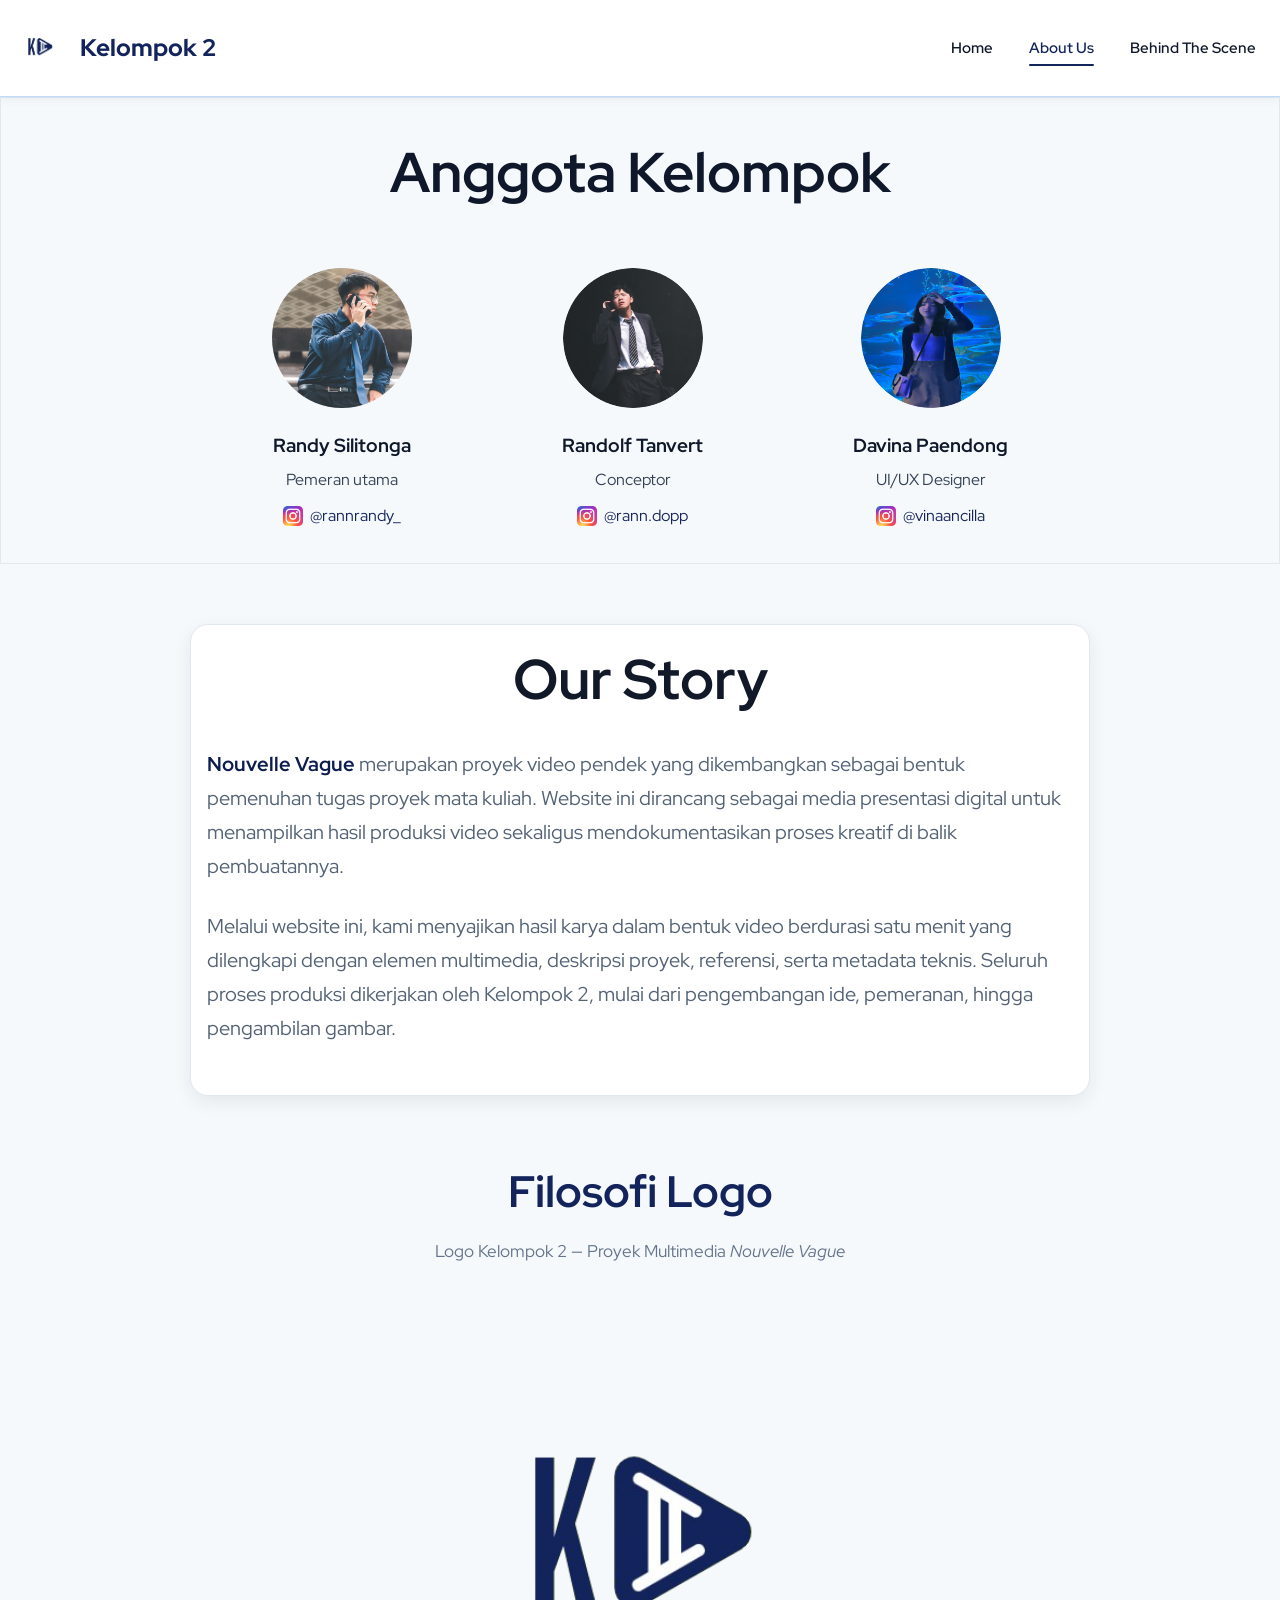
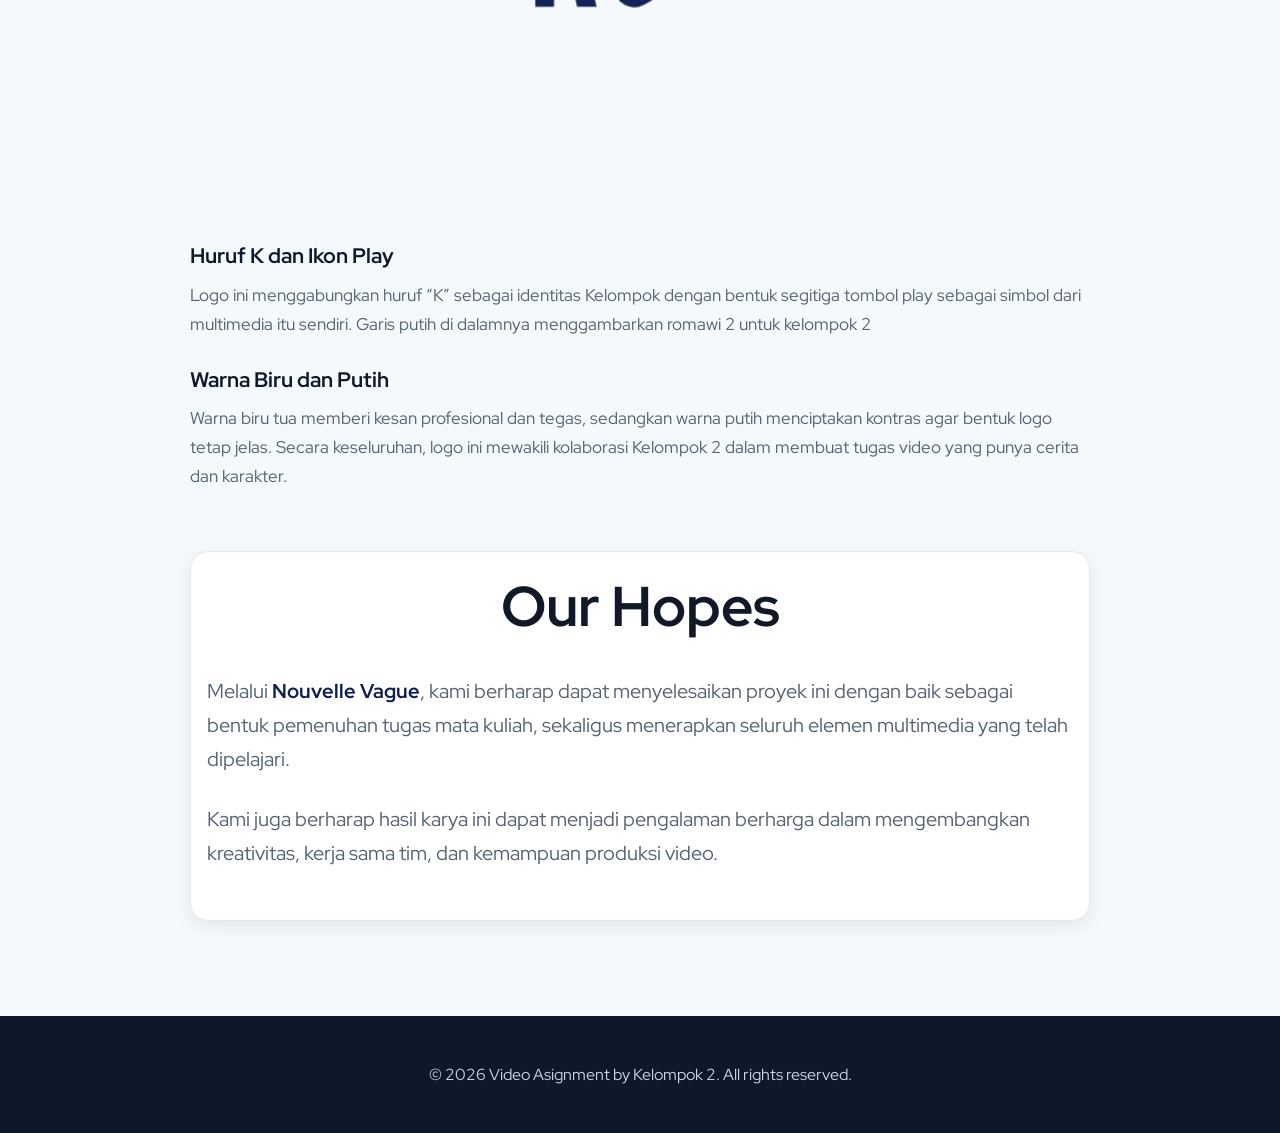
==== about.html @ af453d03 "Add files via upload" ====
<!DOCTYPE html>
<html lang="en">
<head>
    <meta charset="UTF-8">
    <meta name="viewport" content="width=device-width, initial-scale=1.0">
    <title>Mulmed - Project</title>
    <link rel="stylesheet" href="style.css">

</head>
<body>
    <header class="topbar">
        <div class="container nav-row">
            <a href="index.html" class="logo">
                <img src="images/Logo.png" alt="VisualSkill logo">
                <span>Kelompok 2</span>
            </a>


            <nav class="menu">
                <a href="index.html">Home</a>
                <a href="about.html" class="active">About Us</a>
                <a href="BTS.html">Behind The Scene</a>
            </nav>
        </div>
    </header>
    <main>
     <section class="team-section">
  <h1>Anggota Kelompok</h1>

  <div class="team-list">
    <article>
      <img src="images/Randy.png" alt="Foto Randy" class="team-photo">
      <h3>Randy Silitonga</h3>
      <p class="team-role">Pemeran utama</p>
      <a
    class="insta-link"
    href="https://www.instagram.com/rannrandy_/">
    <img src="images/Instagram_icon.png" alt="" class="insta-icon">
    <span>@rannrandy_</span>
  </a>
    </article>

    <article>
      <img src="images/Randolf.png" alt="Foto Randolf" class="team-photo">
      <h3>Randolf Tanvert</h3>
      <p class="team-role">Conceptor</p>
      <a
    class="insta-link"
    href="https://www.instagram.com/rann.dopp/">
    <img src="images/Instagram_icon.png" alt="" class="insta-icon">
    <span>@rann.dopp</span>
  </a>
    </article>

    <article>
  <img src="images/Davina1.png" alt="Foto Davina" class="team-photo">
  <h3>Davina Paendong</h3>
  <p class="team-role">UI/UX Designer</p>

  <a
    class="insta-link"
    href="https://www.instagram.com/vinaancilla/">
    <img src="images/Instagram_icon.png" alt="" class="insta-icon">
    <span>@vinaancilla</span>
  </a>
</article>
  </div>
</section>

<section class="about-story">
  <h1>Our Story</h1>

  <p>
    <strong>Nouvelle Vague</strong> merupakan proyek video pendek yang dikembangkan sebagai 
    bentuk pemenuhan tugas proyek mata kuliah. Website ini dirancang sebagai media 
    presentasi digital untuk menampilkan hasil produksi video sekaligus 
    mendokumentasikan proses kreatif di balik pembuatannya.
  </p>

  <p>
    Melalui website ini, kami menyajikan hasil karya dalam bentuk 
    video berdurasi satu menit yang dilengkapi dengan elemen 
    multimedia, deskripsi proyek, referensi, serta metadata 
    teknis. Seluruh proses produksi dikerjakan oleh Kelompok 2, 
    mulai dari pengembangan ide, pemeranan, hingga pengambilan gambar.
  </p>
</section>

<section class="logo-philosophy">
  <h2>Filosofi Logo</h2>
  <p class="logo-credit">Logo Kelompok 2 — Proyek Multimedia <em>Nouvelle Vague</em></p>

  <img
    src="images/Logo.png"
    alt="Logo Kelompok 2"
    class="philosophy-logo"
  >

  <div class="philosophy-copy">
    <h3>Huruf K dan Ikon Play</h3>
    <p>
      Logo ini menggabungkan huruf “K” sebagai identitas Kelompok dengan
      bentuk segitiga tombol play sebagai simbol dari multimedia itu sendiri. Garis putih
      di dalamnya menggambarkan romawi 2 untuk kelompok 2
    </p>

    <h3>Warna Biru dan Putih</h3>
    <p>
      Warna biru tua memberi kesan profesional dan tegas, sedangkan warna putih
      menciptakan kontras agar bentuk logo tetap jelas. Secara keseluruhan, logo
      ini mewakili kolaborasi Kelompok 2 dalam membuat tugas video yang punya
      cerita dan karakter.
    </p>
  </div>
</section>

<section class="about-story">
  <h1>Our Hopes</h1>

  <p>
    Melalui <strong>Nouvelle Vague</strong>, kami berharap dapat menyelesaikan proyek ini dengan 
    baik sebagai bentuk pemenuhan tugas mata kuliah, sekaligus menerapkan seluruh 
    elemen multimedia yang telah dipelajari.
  </p>

  <p>
    Kami juga berharap hasil karya ini dapat menjadi pengalaman berharga dalam 
    mengembangkan kreativitas, kerja sama tim, dan kemampuan produksi video.
  </p>
</section>
    </main>

    <footer class="footer">
        <div class="container footer">
            <p>&copy; 2026 Video Asignment by Kelompok 2. All rights reserved.</p>
        </div>
    </footer>

</body>
</html>
---- style.css ----
@import url("https://fonts.googleapis.com/css2?family=Red+Hat+Display:wght@400;500;600;700;800;900&display=swap");

* {
    margin: 0;
    padding: 0;
    box-sizing: border-box;
}

:root {
    --primary: #13245C;
    --secondary: #38bdf8;
    --accent: #9cdcfe;
    --dark: #0f172a;
    --muted: #526174;
    --light: #f6f9fc;
    --white: #ffffff;
    --border: #bfdbfe;
    --shadow: 0 8px 20px rgba(15, 23, 42, 0.08);
}

html {
    min-height: 100%;
}

body {
    display: flex;
    min-height: 100vh;
    flex-direction: column;
    font-family: "Red Hat Display", Arial, Helvetica, sans-serif;
    line-height: 1.6;
    color: var(--dark);
    background-color: var(--light);
}

main {
    flex: 1;
    padding: 60px auto;
    margin-bottom: 35px;
}

.container {
    width: min(1120px, 92%);
    margin: 0 auto;
}

.topbar {
    position: sticky;
    top: 0;
    z-index: 10;
    background-color: var(--white);
    border-bottom: 1px solid var(--border);
    box-shadow: 0 2px 10px rgba(15, 23, 42, 0.06);
}

.description {
  margin-top: 16px;
  text-align: left;
}

.description summary {
  cursor: pointer;
  font-weight: 600;
}

.description p {
  margin-top: 10px;
  line-height: 1.7;
}

.cast-list {
  margin-top: 16px;
}

.cast-item {
  display: flex;
  align-items: center;
  gap: 20px;
  margin-bottom: 25px;
}

.profile-icon {
  width: 48px;
  height: 48px;
  object-fit: contain;
  flex-shrink: 0;
}

.cast-info dt {
  font-weight: 700;
}

.cast-info dd {
  margin-top: 2px;
  color: #526174;
}

.nav-row {
    display: flex;
    align-items: center;
    justify-content: space-between;
    gap: 24px;
    width: 100%;
    padding: 18px 10px;
}


.vid {
    width: min(720px, calc(100% - 40px));
    margin: 30px auto 0;
    text-align: center;

    & video {
    width: 100%;
    height: auto;
    aspect-ratio: 16 / 9;
    display: block;
    object-fit: contain;
    }


    & h1 {
        text-align: left;
        margin: 20px 0 0;
        font-size: 40px;
    }

    & p {
        text-align: left;
        margin: ;
    }
}

.title {
    text-align: left;
    margin-top: 20px;
    margin-left: 0;
    font-size: 40px;
}

.menu {
    display: flex;
    align-items: center;
    justify-content: flex-end;
    gap: 8px;
    flex-wrap: wrap;
    min-width: 0;
}

.menu a {
    position: relative;
    padding: 10px 14px;
    color: var(--dark);
    font-size: 15px;
    font-weight: 600;
    text-decoration: none;
    border-radius: 8px;
    transition: 0.3s ease;
}

.menu a:hover,
.menu .active {
    color: var(--primary);
    background-color: transparent;
}

.menu .active::after {
    content: "";
    position: absolute;
    left: 14px;
    right: 14px;
    bottom: 4px;
    height: 2px;
    background-color: var(--primary);
    border-radius: 2px;
}



.logo {
    display: inline-flex;
    align-items: center;
    flex: 0 0 auto;
    gap: 10px;
    font-size: 24px;
    font-weight: 800;
    color: var(--primary);
    text-decoration: none;
}

.logo img {
    width: 60px;
    height: 60px;
    object-fit: contain;
}



.footer {
    padding: 23px 0;
    color: #cbd5e1;
    background-color: var(--dark);
    text-align: center;
}

.footer-row {
    display: flex;
    align-items: center;
    justify-content: center;
    gap: 20px;
    text-align: center;
}

/* about us */
.team-section {
  width:100% ;
  padding: 30px;
  margin: 0 auto;
  text-align: center;
  background-color: #d7d7d700;
   border: 1px solid #e2e8f0;
}

.team-section h1 {
    font-size: clamp(38px, 6vw, 56px);
  margin-bottom: 50px;
}

.team-section h2 {
  margin-bottom: 28px;
}

.team-list {
    display: flex;
    gap: 150px;
    justify-content: center;
 
}

/* .team-card {
  padding: 24px 16px;
  background: #fff;
  border: 1px solid #e2e8f0;
  border-radius: 18px;
  box-shadow: 0 6px 18px rgba(15, 23, 42, 0.08);
} */

.team-photo {
  width: 140px;
  height: 140px;
  margin-bottom: 16px;
  border-radius: 50%;
  object-fit: cover;
}

.team-card h3 {
  color: #13245c;
  font-size: 18px;
}

.team-role {
  margin-top: 6px;
  color: #334155;
}

.team-character {
  margin-top: 2px;
  color: #64748b;
  font-size: 14px;
}

@media (max-width: 650px) {
  .team-list {
    flex-wrap: wrap;
    gap: 16px;
  }
}

.insta-link {
  display: inline-flex;
  align-items: center;
  gap: 7px;
  margin-top: 10px;
  color: #13245c;
  text-decoration: none;
}

.insta-link:hover {
  text-decoration: underline;
}

.insta-icon {
  width: 20px;
  height: 20px;
  object-fit: contain;
}

.about-story {

  padding: 24px 16px;
  background: #fff;
  border: 1px solid #e2e8f0;
  border-radius: 18px;
  box-shadow: 0 6px 18px rgba(15, 23, 42, 0.08);

  width: min(900px, 92%);
  margin: 60px auto;
}

.about-story h1 {
  margin-bottom: 36px;
  color: #111827;
  font-size: clamp(38px, 6vw, 56px);
  line-height: 1.1;
  text-align: center;
}

.about-story p {
  margin-bottom: 26px;
  color: #526174;
  font-size: 20px;
  line-height: 1.7;
}

.about-story strong {
  color: #0c1d4f;
}

.logo-philosophy {
  width: min(900px, 92%);
  margin: 60px auto;
  text-align: center;
}

.logo-philosophy h2 {
  color: #13245c;
  font-size: clamp(30px, 5vw, 44px);
}

.logo-philosophy h2 span {
  color: #7691c5;
}

.logo-credit {
  margin-top: 12px;
  color: #64748b;
  font-size: 17px;
}

.philosophy-logo {
  display: block;
  width: min(720px, 60%);
  height: auto;
  margin: 10px auto;
  text-align: center;
}

.philosophy-copy {
  text-align: left;
}

.philosophy-copy h3 {
  margin: 24px 0 8px;
  color: #0f172a;
  font-size: 21px;
}

.philosophy-copy p {
  color: #526174;
  font-size: 17px;
  line-height: 1.7;
}
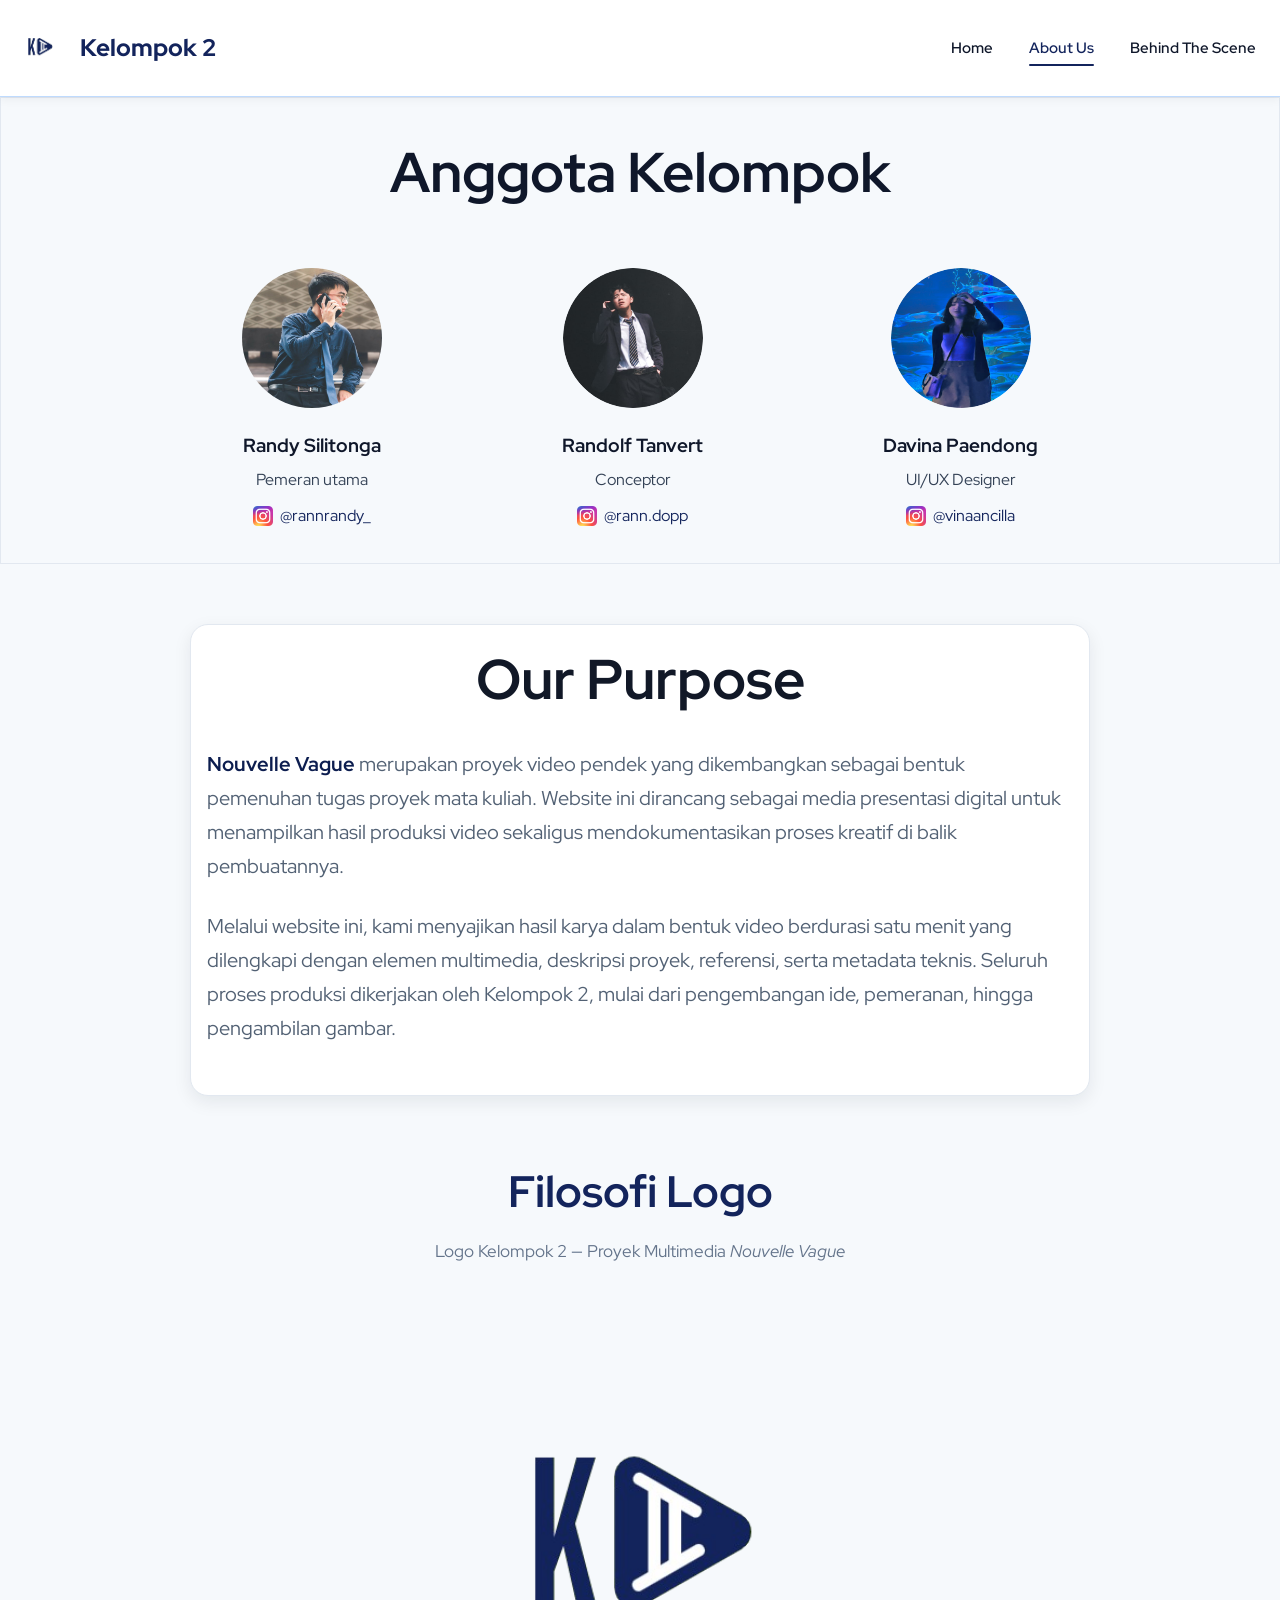
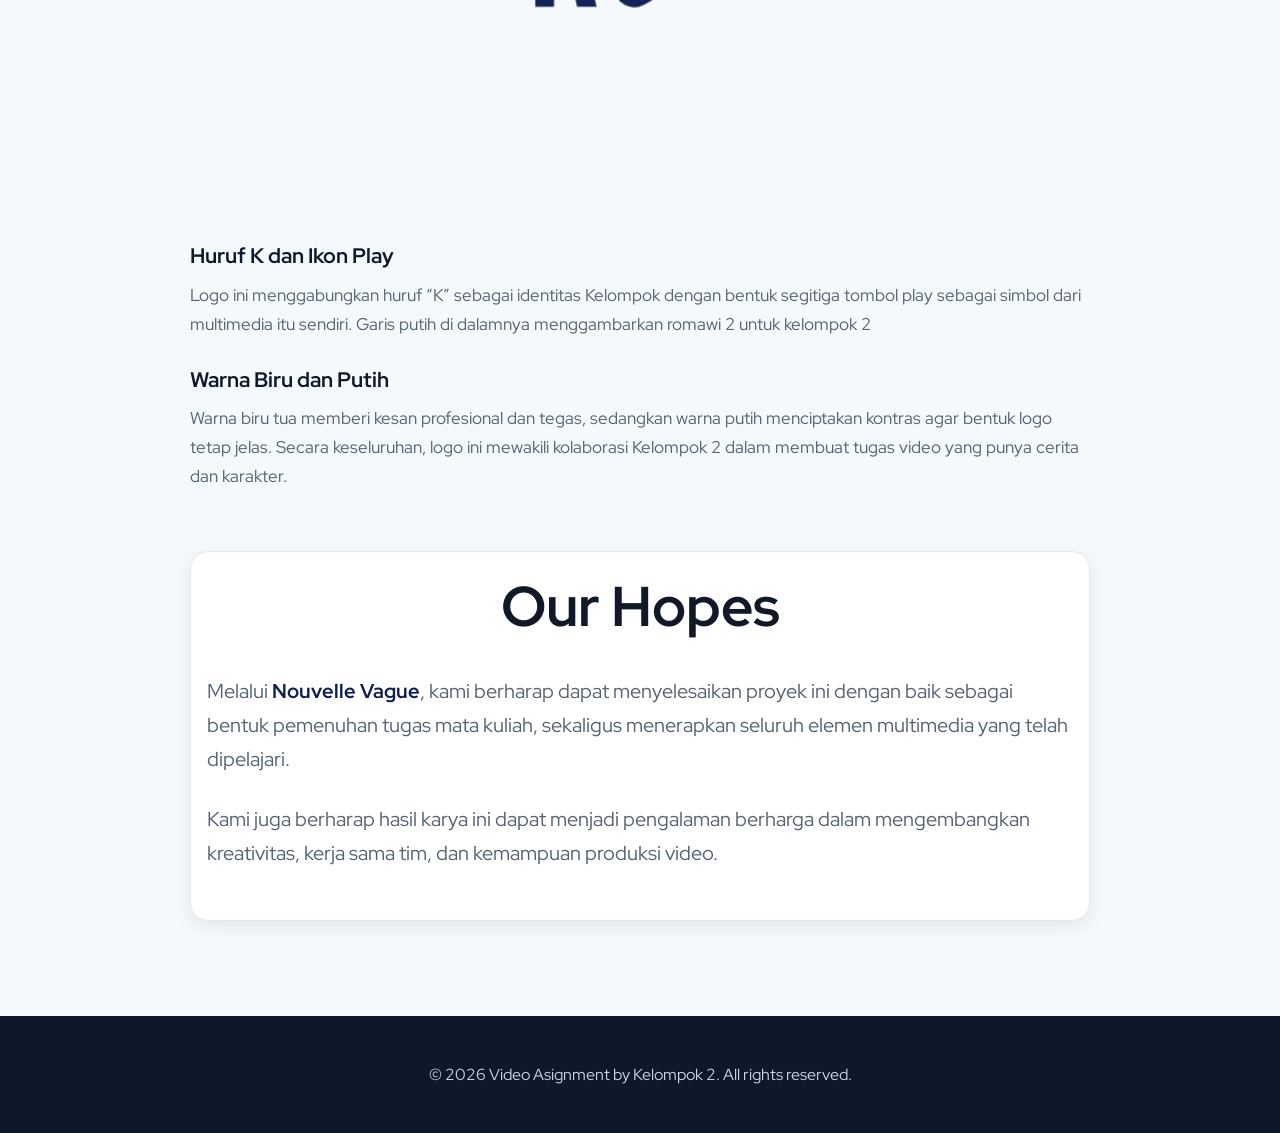
==== commit 2de2a142: "Fix HTML structure and update content sections" ====
--- a/about.html
+++ b/about.html
@@ -24,110 +24,95 @@
         </div>
     </header>
     <main>
-     <section class="team-section">
-  <h1>Anggota Kelompok</h1>
+      <section class="team-section">
+        <h1>Anggota Kelompok</h1>
 
-  <div class="team-list">
-    <article>
-      <img src="images/Randy.png" alt="Foto Randy" class="team-photo">
-      <h3>Randy Silitonga</h3>
-      <p class="team-role">Pemeran utama</p>
-      <a
-    class="insta-link"
-    href="https://www.instagram.com/rannrandy_/">
-    <img src="images/Instagram_icon.png" alt="" class="insta-icon">
-    <span>@rannrandy_</span>
-  </a>
-    </article>
+        <div class="team-list">
+          <article>
+            <img src="images/Randy.png" alt="Foto Randy" class="team-photo">
+            <h3>Randy Silitonga</h3>
+            <p class="team-role">Pemeran utama</p>
+            <a class="insta-link" href="https://www.instagram.com/rannrandy_/">
+            <img src="images/Instagram_icon.png" alt="" class="insta-icon">
+            <span>@rannrandy_</span>
+            </a>
+            </article>
 
-    <article>
-      <img src="images/Randolf.png" alt="Foto Randolf" class="team-photo">
-      <h3>Randolf Tanvert</h3>
-      <p class="team-role">Conceptor</p>
-      <a
-    class="insta-link"
-    href="https://www.instagram.com/rann.dopp/">
-    <img src="images/Instagram_icon.png" alt="" class="insta-icon">
-    <span>@rann.dopp</span>
-  </a>
-    </article>
+          <article>
+            <img src="images/Randolf.png" alt="Foto Randolf" class="team-photo">
+            <h3>Randolf Tanvert</h3>
+            <p class="team-role">Conceptor</p>
+            <a class="insta-link" href="https://www.instagram.com/rann.dopp/">
+            <img src="images/Instagram_icon.png" alt="" class="insta-icon">
+            <span>@rann.dopp</span>
+          </a>
+          </article>
 
-    <article>
-  <img src="images/Davina1.png" alt="Foto Davina" class="team-photo">
-  <h3>Davina Paendong</h3>
-  <p class="team-role">UI/UX Designer</p>
+          <article>
+            <img src="images/Davina1.png" alt="Foto Davina" class="team-photo">
+            <h3>Davina Paendong</h3>
+            <p class="team-role">UI/UX Designer</p>
+            <a class="insta-link"href="https://www.instagram.com/vinaancilla/">
+            <img src="images/Instagram_icon.png" alt="" class="insta-icon">
+            <span>@vinaancilla</span>
+          </a>
+          </article>
+        </div>
+      </section>
 
-  <a
-    class="insta-link"
-    href="https://www.instagram.com/vinaancilla/">
-    <img src="images/Instagram_icon.png" alt="" class="insta-icon">
-    <span>@vinaancilla</span>
-  </a>
-</article>
-  </div>
-</section>
+      <section class="about-story">
+        <h1>Our Purpose</h1>
+          <p>
+            <strong>Nouvelle Vague</strong> merupakan proyek video pendek yang dikembangkan sebagai 
+            bentuk pemenuhan tugas proyek mata kuliah. Website ini dirancang sebagai media 
+            presentasi digital untuk menampilkan hasil produksi video sekaligus 
+            mendokumentasikan proses kreatif di balik pembuatannya.
+          </p>
 
-<section class="about-story">
-  <h1>Our Story</h1>
+          <p>
+            Melalui website ini, kami menyajikan hasil karya dalam bentuk 
+            video berdurasi satu menit yang dilengkapi dengan elemen 
+            multimedia, deskripsi proyek, referensi, serta metadata 
+            teknis. Seluruh proses produksi dikerjakan oleh Kelompok 2, 
+            mulai dari pengembangan ide, pemeranan, hingga pengambilan gambar.
+          </p>
+      </section>
 
-  <p>
-    <strong>Nouvelle Vague</strong> merupakan proyek video pendek yang dikembangkan sebagai 
-    bentuk pemenuhan tugas proyek mata kuliah. Website ini dirancang sebagai media 
-    presentasi digital untuk menampilkan hasil produksi video sekaligus 
-    mendokumentasikan proses kreatif di balik pembuatannya.
-  </p>
+      <section class="logo-philosophy">
+        <h2>Filosofi Logo</h2>
+        <p class="logo-credit">Logo Kelompok 2 — Proyek Multimedia <em>Nouvelle Vague</em></p>
+          <img src="images/Logo.png" alt="Logo Kelompok 2" class="philosophy-logo">
+            <div class="philosophy-copy">
+              <h3>Huruf K dan Ikon Play</h3>
+              <p>
+                Logo ini menggabungkan huruf “K” sebagai identitas Kelompok dengan
+                bentuk segitiga tombol play sebagai simbol dari multimedia itu sendiri. Garis putih
+                di dalamnya menggambarkan romawi 2 untuk kelompok 2
+              </p>
 
-  <p>
-    Melalui website ini, kami menyajikan hasil karya dalam bentuk 
-    video berdurasi satu menit yang dilengkapi dengan elemen 
-    multimedia, deskripsi proyek, referensi, serta metadata 
-    teknis. Seluruh proses produksi dikerjakan oleh Kelompok 2, 
-    mulai dari pengembangan ide, pemeranan, hingga pengambilan gambar.
-  </p>
-</section>
+              <h3>Warna Biru dan Putih</h3>
+              <p>
+                Warna biru tua memberi kesan profesional dan tegas, sedangkan warna putih
+                menciptakan kontras agar bentuk logo tetap jelas. Secara keseluruhan, logo
+                ini mewakili kolaborasi Kelompok 2 dalam membuat tugas video yang punya
+                cerita dan karakter.
+              </p>
+            </div>
+      </section>
 
-<section class="logo-philosophy">
-  <h2>Filosofi Logo</h2>
-  <p class="logo-credit">Logo Kelompok 2 — Proyek Multimedia <em>Nouvelle Vague</em></p>
+      <section class="about-story">
+        <h1>Our Hopes</h1>
+          <p>
+            Melalui <strong>Nouvelle Vague</strong>, kami berharap dapat menyelesaikan proyek ini dengan 
+            baik sebagai bentuk pemenuhan tugas mata kuliah, sekaligus menerapkan seluruh 
+            elemen multimedia yang telah dipelajari.
+          </p>
 
-  <img
-    src="images/Logo.png"
-    alt="Logo Kelompok 2"
-    class="philosophy-logo"
-  >
-
-  <div class="philosophy-copy">
-    <h3>Huruf K dan Ikon Play</h3>
-    <p>
-      Logo ini menggabungkan huruf “K” sebagai identitas Kelompok dengan
-      bentuk segitiga tombol play sebagai simbol dari multimedia itu sendiri. Garis putih
-      di dalamnya menggambarkan romawi 2 untuk kelompok 2
-    </p>
-
-    <h3>Warna Biru dan Putih</h3>
-    <p>
-      Warna biru tua memberi kesan profesional dan tegas, sedangkan warna putih
-      menciptakan kontras agar bentuk logo tetap jelas. Secara keseluruhan, logo
-      ini mewakili kolaborasi Kelompok 2 dalam membuat tugas video yang punya
-      cerita dan karakter.
-    </p>
-  </div>
-</section>
-
-<section class="about-story">
-  <h1>Our Hopes</h1>
-
-  <p>
-    Melalui <strong>Nouvelle Vague</strong>, kami berharap dapat menyelesaikan proyek ini dengan 
-    baik sebagai bentuk pemenuhan tugas mata kuliah, sekaligus menerapkan seluruh 
-    elemen multimedia yang telah dipelajari.
-  </p>
-
-  <p>
-    Kami juga berharap hasil karya ini dapat menjadi pengalaman berharga dalam 
-    mengembangkan kreativitas, kerja sama tim, dan kemampuan produksi video.
-  </p>
-</section>
+          <p>
+            Kami juga berharap hasil karya ini dapat menjadi pengalaman berharga dalam 
+            mengembangkan kreativitas, kerja sama tim, dan kemampuan produksi video.
+          </p>
+      </section>
     </main>
 
     <footer class="footer">
--- a/style.css
+++ b/style.css
@@ -52,6 +52,49 @@
     box-shadow: 0 2px 10px rgba(15, 23, 42, 0.06);
 }
 
+
+.menu a {
+    position: relative;
+    padding: 10px 14px;
+    color: var(--dark);
+    font-size: 15px;
+    font-weight: 600;
+    text-decoration: none;
+    border-radius: 8px;
+    transition: color 0.3s ease;
+}
+
+.menu a::after {
+    content: "";
+    position: absolute;
+    left: 14px;
+    right: 14px;
+    bottom: 4px;
+    height: 2px;
+    background-color: var(--primary);
+    border-radius: 2px;
+
+    transform: scaleX(0);
+    transform-origin: center;
+    transition: transform 0.3s ease;
+}
+
+.menu a:hover {
+    color: var(--primary);
+}
+
+.menu a:hover::after {
+    transform: scaleX(1);
+}
+
+.menu .active {
+    color: var(--primary);
+}
+
+.menu .active::after {
+    transform: scaleX(1);
+}
+
 .description {
   margin-top: 16px;
   text-align: left;
@@ -103,7 +146,6 @@
     padding: 18px 10px;
 }
 
-
 .vid {
     width: min(720px, calc(100% - 40px));
     margin: 30px auto 0;
@@ -121,7 +163,7 @@
     & h1 {
         text-align: left;
         margin: 20px 0 0;
-        font-size: 40px;
+        font-size: 30px;
     }
 
     & p {
@@ -174,8 +216,6 @@
     border-radius: 2px;
 }
 
-
-
 .logo {
     display: inline-flex;
     align-items: center;
@@ -210,7 +250,6 @@
     text-align: center;
 }
 
-/* about us */
 .team-section {
   width:100% ;
   padding: 30px;
@@ -221,7 +260,7 @@
 }
 
 .team-section h1 {
-    font-size: clamp(38px, 6vw, 56px);
+  font-size: clamp(35px, 6vw, 56px);
   margin-bottom: 50px;
 }
 
@@ -231,18 +270,10 @@
 
 .team-list {
     display: flex;
-    gap: 150px;
+    gap: 180px;
     justify-content: center;
  
 }
-
-/* .team-card {
-  padding: 24px 16px;
-  background: #fff;
-  border: 1px solid #e2e8f0;
-  border-radius: 18px;
-  box-shadow: 0 6px 18px rgba(15, 23, 42, 0.08);
-} */
 
 .team-photo {
   width: 140px;
@@ -368,4 +399,67 @@
   color: #526174;
   font-size: 17px;
   line-height: 1.7;
-}+}
+
+@media (max-width: 650px) {
+
+    /* Navbar menjadi 2 baris */
+    .nav-row {
+        flex-direction: column;
+        align-items: center;
+        justify-content: center;
+        gap: 8px;
+        padding: 12px 10px;
+    }
+
+    /* Logo di atas */
+    .logo {
+        font-size: 22px;
+        justify-content: center;
+    }
+
+    .logo img {
+        width: 38px;
+        height: 38px;
+    }
+
+    /* Menu di bawah logo */
+    .menu {
+        display: flex;
+        flex-direction: row;
+        justify-content: center;
+        align-items: center;
+        flex-wrap: wrap;
+        gap: 4px;
+        width: 100%;
+    }
+
+    .menu a {
+        font-size: 12px;
+        padding: 8px 9px;
+        white-space: nowrap;
+    }
+
+    .menu .active::after {
+        left: 9px;
+        right: 9px;
+        bottom: 2px;
+    }
+
+}
+
+@media (hover: none) and (pointer: coarse) {
+
+    .menu a:active {
+        color: var(--primary);
+        background-color: #eff6ff;
+    }
+
+    .menu a:active::after {
+        transform: scaleX(1);
+    }
+
+    .menu a {
+        -webkit-tap-highlight-color: transparent;
+    }
+}
